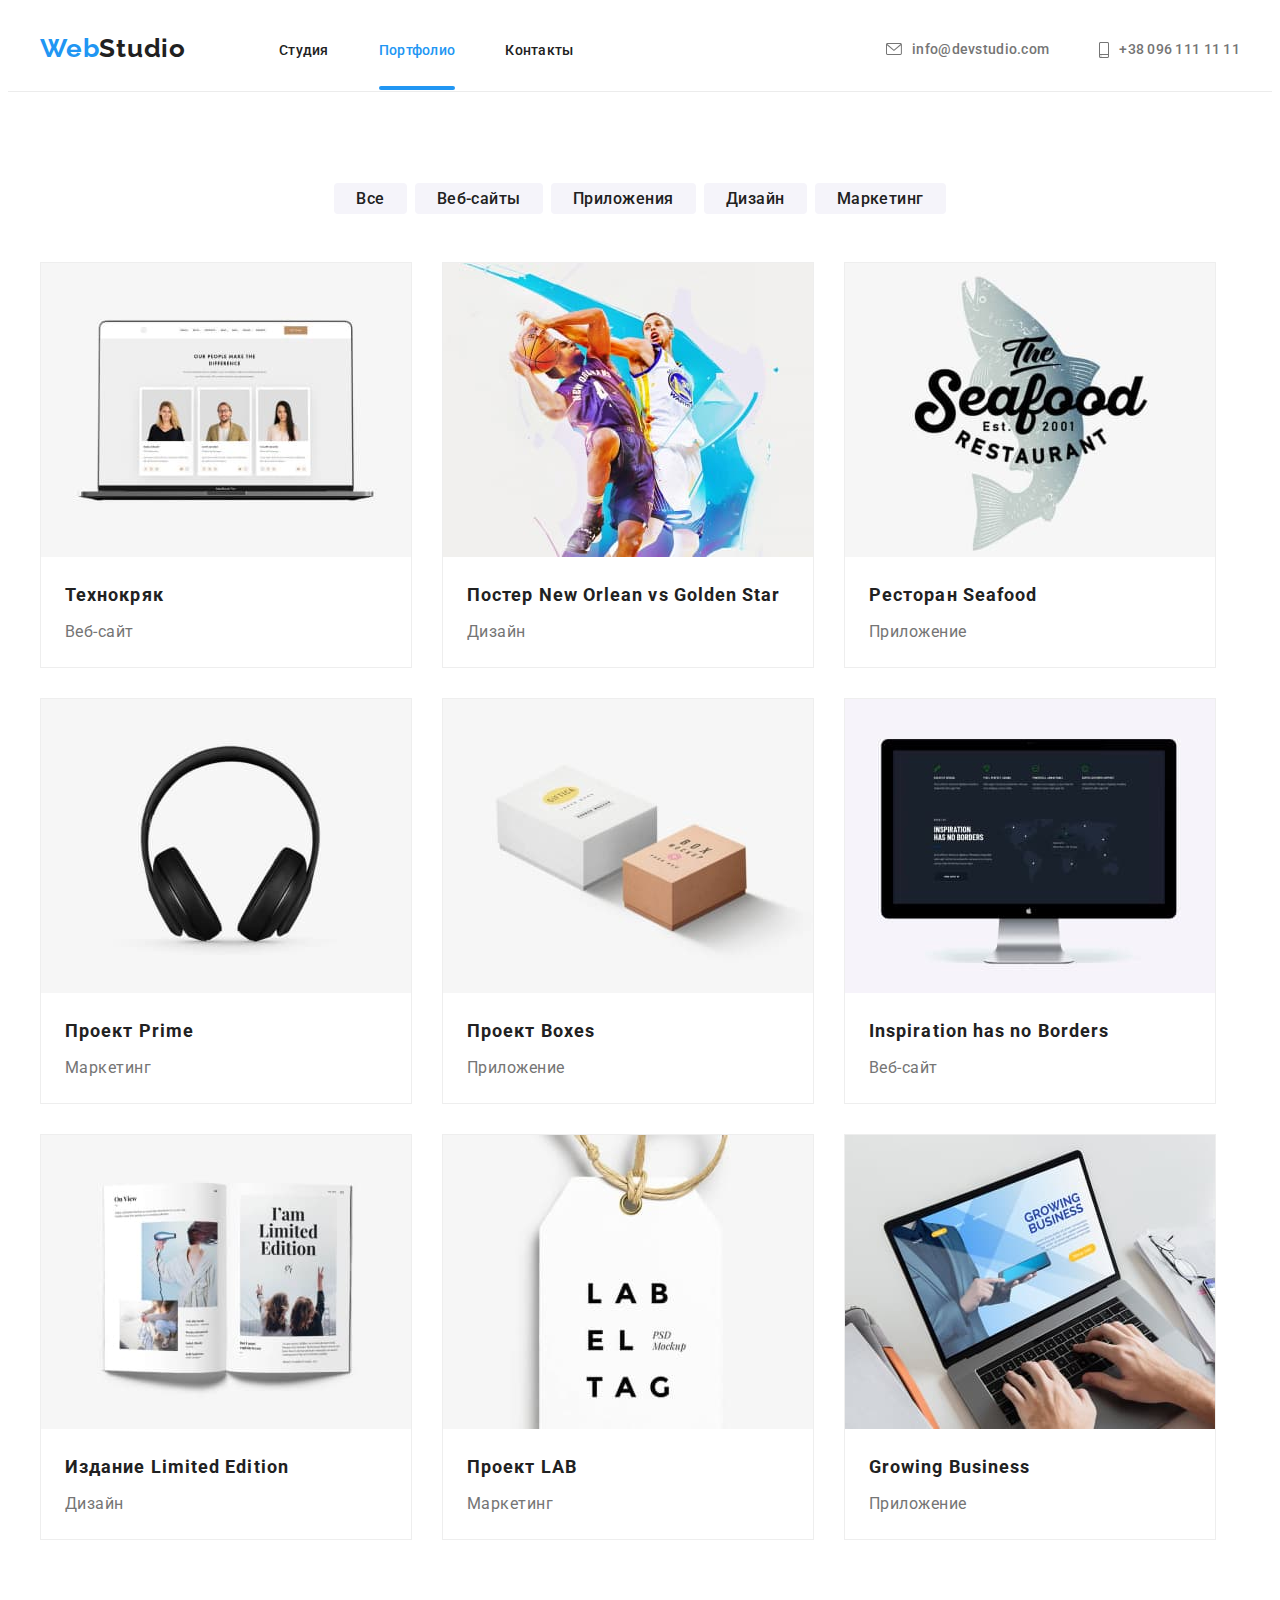
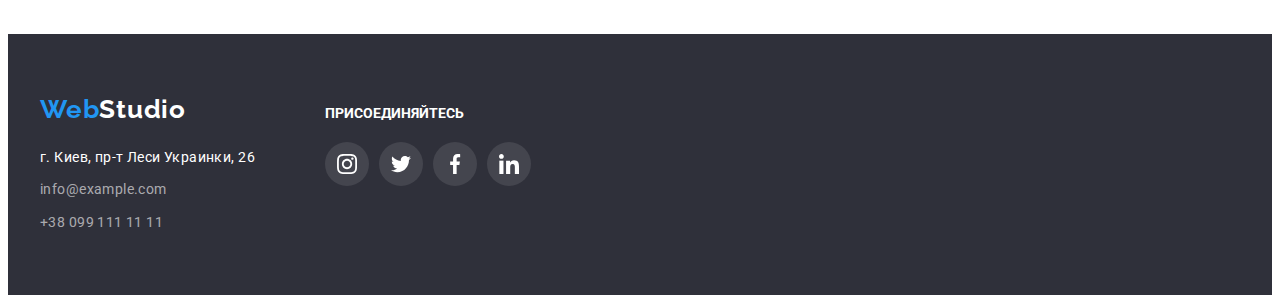
==== portfolio.html @ b325b862 "Add files via upload" ====
<!DOCTYPE html>
<html lang="ru">
<head>
    <meta charset="UTF-8">
    <meta http-equiv="X-UA-Compatible" content="IE=edge">
    <meta name="viewport" content="width=device-width, initial-scale=1.0">
    <title>Document</title>
    <link rel="preconnect" href="https://fonts.googleapis.com">
    <link rel="preconnect" href="https://fonts.gstatic.com" crossorigin>
    <link
        href="https://fonts.googleapis.com/css2?family=Montserrat:wght@400;700&family=Raleway:wght@700&family=Roboto:wght@400;500;700;900&display=swap"
        rel="stylesheet">
    <link rel="stylesheet" href="https://cdnjs.cloudflare.com/ajax/libs/modern-normalize/1.1.0/modern-normalize.min.css"
        integrity="sha512-wpPYUAdjBVSE4KJnH1VR1HeZfpl1ub8YT/NKx4PuQ5NmX2tKuGu6U/JRp5y+Y8XG2tV+wKQpNHVUX03MfMFn9Q=="
        crossorigin="anonymous" referrerpolicy="no-referrer" />
    <link rel="stylesheet" href="./css/styles.css">
</head>
<body>
<!-- Шапка -->
<header class="header">
    <div class="container">
        <nav class="navigation">
            <a href="WebStudio" class="logo"><span class="weblogo">Web</span>Studio</a>
            <ul class="nav-list">
                <li class="nav-item">
                    <a class="nav-item-link" href="./index.html">Студия</a>
                </li>
                <li class="nav-item">
                    <a class="nav-item-link current" href="./portfolio.html">Портфолио</a>
                </li>
                <li class="nav-item">
                    <a class="nav-item-link" href="">Контакты</a>
                </li>
            </ul>
            <ul class="info">
                <li class="header-info">
                    <a href="mailto:info@devstudio.com" class="header-info-link">info@devstudio.com
                        <svg class="icon-envelope" width="16" height="12">
                            <use href="./images/icons.svg#envelope"></use>
                        </svg>
                    </a>
                </li>
                <li class="header-info">
                    <a href="tel:+380961111111" class="header-info-link">+38 096 111 11 11
                        <svg class="icon-smartphone" width="10" height="16">
                            <use href="./images/icons.svg#smartphone"></use>
                        </svg>
                    </a>
                </li>
            </ul>
        </nav>
    </div>
</header>
<!-- Основной контент -->
<main>
    <section class="filter-works">
        <div class="container">   
            <ul class="filter">
                <li class="filter-item">
                    <a href="" class="btn">Все</a>
                </li>
                <li class="filter-item">
                    <a href="" class="btn">Веб-сайты</a>
                </li>
                <li class="filter-item">
                    <a href="" class="btn">Приложения</a>
                </li>
                <li class="filter-item">
                    <a href="" class="btn">Дизайн</a>
                </li>
                <li class="filter-item">
                    <a href="" class="btn">Маркетинг</a>
                </li>
            </ul>
        </div>    
        <h1 hidden>Портфолио</h1>
        <div class="container">   
            <ul class="works">
                <li class="list">
                    <div class="works-overlay">
                        <img src="./images/1website.jpg" alt="Технокряк" width="370" height="294">
                        <div>
                            <p class="overlay">
                                Ресурс предлагает комплексные предложения с разным уровнем функционала и сервисов. Все это позволит посетителю
                                получить
                                исчерпывающие сведения о компании или частном лице.
                            </p>
                        </div>
                    </div>
                    <div class="works-card">    
                        <h2 class="title">Технокряк</h2>
                        <p class="item">Веб-сайт</p>
                    </div>
                </li>
                <li class="list">
                    <div class="works-overlay">
                        <img src="./images/2poster.jpg" alt="Постер" width="370" height="294">
                        <div>
                            <p class="overlay">
                                Ресурс предлагает комплексные предложения с разным уровнем функционала и сервисов. Все это позволит посетителю
                                получить
                                исчерпывающие сведения о компании или частном лице.
                            </p>
                        </div>
                    </div>
                    <div class="works-card">
                        <h2 class="title">Постер New Orlean vs Golden Star</h2>
                        <p class="item">Дизайн</p>
                    </div>
                </li>
                <li class="list">
                    <div class="works-overlay">
                        <img src="./images/3restaurant.jpg" alt="Ресторан" width="370" height="294">
                        <div>
                            <p class="overlay">
                                Ресурс предлагает комплексные предложения с разным уровнем функционала и сервисов. Все это позволит посетителю
                                получить
                                исчерпывающие сведения о компании или частном лице.
                            </p>
                        </div>
                    </div>
                    <div class="works-card">
                        <h2 class="title">Ресторан Seafood</h2>
                        <p class="item">Приложение</p>
                    </div>
                </li>
                <li class="list">
                    <div class="works-overlay">
                        <img src="./images/4prime.jpg" alt="Прайм" width="370" height="294">
                        <div>
                            <p class="overlay">
                                Ресурс предлагает комплексные предложения с разным уровнем функционала и сервисов. Все это позволит посетителю
                                получить
                                исчерпывающие сведения о компании или частном лице.
                            </p>
                        </div>
                    </div>
                    <div class="works-card">
                        <h2 class="title">Проект Prime</h2>
                        <p class="item">Маркетинг</p>
                    </div>
                </li>
                <li class="list">
                    <div class="works-overlay">
                        <img src="./images/5boxes.jpg" alt="Коробки" width="370" height="294">
                        <div>
                            <p class="overlay">
                                Ресурс предлагает комплексные предложения с разным уровнем функционала и сервисов. Все это позволит посетителю
                                получить
                                исчерпывающие сведения о компании или частном лице.
                            </p>
                        </div>
                    </div>
                    <div class="works-card">
                        <h2 class="title">Проект Boxes</h2>
                        <p class="item">Приложение</p>
                    </div>
                </li>
                <li class="list">
                    <div class="works-overlay">
                        <img src="./images/6inspiration.jpg" alt="Inspiration" width="370" height="294">
                        <div>
                            <p class="overlay">
                                Ресурс предлагает комплексные предложения с разным уровнем функционала и сервисов. Все это позволит посетителю
                                получить
                                исчерпывающие сведения о компании или частном лице.
                            </p>
                        </div>
                    </div>
                    <div class="works-card">
                        <h2 class="title">Inspiration has no Borders</h2>
                        <p class="item">Веб-сайт</p>
                    </div>
                </li>
                <li class="list">
                    <div class="works-overlay">
                        <img src="./images/7limited.jpg" alt="Издание" width="370" height="294">
                        <div>
                            <p class="overlay">
                                Ресурс предлагает комплексные предложения с разным уровнем функционала и сервисов. Все это позволит посетителю
                                получить
                                исчерпывающие сведения о компании или частном лице.
                            </p>
                        </div>
                    </div>
                    <div class="works-card">
                        <h2 class="title">Издание Limited Edition</h2>
                        <p class="item">Дизайн</p>
                    </div>
                </li>
                <li class="list">
                    <div class="works-overlay">
                        <img src="./images/8lab.jpg" alt="Лаб" width="370" height="294">
                        <div>
                            <p class="overlay">
                                Ресурс предлагает комплексные предложения с разным уровнем функционала и сервисов. Все это позволит посетителю
                                получить
                                исчерпывающие сведения о компании или частном лице.
                            </p>
                        </div>
                    </div>
                    <div class="works-card">
                        <h2 class="title">Проект LAB</h2>
                        <p class="item">Маркетинг</p>
                    </div>
                </li>
                <li class="list">
                    <div class="works-overlay">
                        <img src="./images/9business.jpg" alt="Бизнес" width="370" height="294">
                        <div>
                            <p class="overlay">
                                Ресурс предлагает комплексные предложения с разным уровнем функционала и сервисов. Все это позволит посетителю
                                получить
                                исчерпывающие сведения о компании или частном лице.
                            </p>
                        </div>
                    </div>
                    <div class="works-card">
                        <h2 class="title">Growing Business</h2>
                        <p class="item">Приложение</p>
                    </div>
                </li>
            </ul>
        </div>
    </section>
</main>
<!-- Подвал -->
<footer class="footer">
    <div class="container">
        <div class="footer-address">
            <a href="WebStudio" class="footer-logo"><span class="weblogo">Web</span>Studio</a>
            <address class="contacts">
                <ul class="list">
                    <li>
                        <a href="https://goo.gl/maps/T53Qd2FFMCS9AuRg6" target="_blank" rel="noopener noreferrer">
                            <span class="address">г. Киев, пр-т Леси Украинки, 26</span>
                        </a>
                    </li>
                    <li class="footer-info">
                        <a href="mailto:info@example.com">info@example.com</a>
                    </li>
                    <li class="footer-info">
                        <a href="tel:+380991111111">+38 099 111 11 11</a>
                    </li>
                </ul>
            </address>
        </div>
        <div class="footer-join">
            <h3 class="footer-title">Присоединяйтесь</h3>
            <ul class="soclist footer-list">
                <li class="soclist-item">
                    <a class="soclist-link" href="">
                        <svg class="soclist-icon" width="20" height="20">
                            <use href="./images/icons.svg#instagram"></use>
                        </svg>
                    </a>
                </li>
                <li class="soclist-item">
                    <a class="soclist-link" href="">
                        <svg class="soclist-icon" width="20" height="20">
                            <use href="./images/icons.svg#twitter"></use>
                        </svg>
                    </a>
                </li>
                <li class="soclist-item">
                    <a class="soclist-link" href="">
                        <svg class="soclist-icon" width="20" height="20">
                            <use href="./images/icons.svg#facebook"></use>
                        </svg>
                    </a>
                </li>
                <li class="soclist-item">
                    <a class="soclist-link" href="">
                        <svg class="soclist-icon" width="20" height="20">
                            <use href="./images/icons.svg#linkedin"></use>
                        </svg>
                    </a>
                </li>
            </ul>
        </div>
    </div>
</footer>
</body>
</html>
---- css/styles.css ----
/* Цветовая палитра*/
/* Первичный фон #FFFFFF; */
/* Вторичный фон #2F303A; */
/* Особый фон #F5F4FA; */
/* Фон героя #C4C4C4; */
/* Текст #212121; */
/* Акцент #2196F3; */
/* Мелкий текст #757575; */
/* Футер текст rgba(255, 255, 255, 0.6); */
/* Иконки #AFB1B8 */

:root {
  --prime-bcg: #ffffff;
  --second-bcg: #2f303a;
  --special-bcg: #f5f4fa;
  --hero-bcg: #c4c4c4;
  --text: #212121;
  --small-text: #757575;
  --accent: #2196f3;
  --footer-text: rgba(255, 255, 255, 0.6);
  --icons: #afb1b8;
}

body {
  font-family: Roboto, sans-serif;
  font-style: normal;
  color: var(--text);
  background-color: var(--prime-bcg);
}

h1,
h2,
h3,
p,
ul {
  padding: 0;
  margin: 0;
}

img {
  display: block;
  max-width: 100%;
  height: auto;
}

/* Шапка сайта */

.header {
  background-color: var(--prime-bcg);
  border-bottom: 1px solid #ececec;
}

.container {
  width: 1200px;
  padding-left: 15px;
  padding-right: 15px;
  margin: 0 auto;
}

.logo {
  font-family: Raleway;
  font-weight: 700;
  font-size: 26px;
  line-height: 1.2;
  letter-spacing: 0.03em;
  color: inherit;
  text-decoration: none;
  display: inline-block;
  padding-top: 24px;
  padding-bottom: 25px;
}

.weblogo {
  color: var(--accent);
}

.nav-list,
.info,
.work .list,
.team .list,
.works,
.soclist,
.client-list {
  list-style: none;
}

.navigation {
  display: flex;
  align-items: center;
}

.nav-list,
.info {
  display: flex;
  padding-top: 32px;
  padding-bottom: 32px;
}

.nav-list {
  margin-left: 93px;
}

.info {
  margin-left: auto;
}

.navigation .nav-item + .nav-item,
.info .header-info + .header-info {
  margin-left: 50px;
}

.header-info a,
.nav-item a {
  font-weight: 500;
  font-size: 14px;
  line-height: 1.14;
  letter-spacing: 0.02em;
  text-decoration: none;
  color: var(--small-text);
}

.nav-item-link.current::after {
  content: '';
  background-color: var(--accent);
  width: 100%;
  height: 4px;
  border-radius: 2px;
  bottom: 0;
  left: 0;
  top: 44px;
  position: absolute;
}

.nav-item-link {
  position: relative;
}

.icon-envelope,
.icon-smartphone {
  fill: var(--small-text);
}

.header-info-link {
  display: flex;
  flex-direction: row-reverse;
  align-items: center;
}

.icon-envelope,
.icon-smartphone {
  margin-right: 10px;
}

.nav-item a {
  color: var(--text);
}

/* Герой index.html*/

.hero {
  color: var(--prime-bcg);
  background-color: var(--hero-bcg);
  background-image: linear-gradient(rgba(47, 48, 58, 0.4), rgba(47, 48, 58, 0.4)),
    url(../images/heroimg.jpg);
  background-repeat: no-repeat;
  background-size: cover;
  text-align: center;
  padding-top: 200px;
  padding-bottom: 200px;
}

.main-title {
  font-weight: 900;
  font-size: 44px;
  line-height: 1.36;
  letter-spacing: 0.06em;
  text-transform: uppercase;
  margin-bottom: 30px;
}

.hero .button {
  display: inline-block;
  min-width: 200px;
  padding: 10px 32px;
  font-weight: 700;
  font-size: 16px;
  line-height: 1.88;
  letter-spacing: 0.06em;
  color: var(--prime-bcg);
  background-color: var(--accent);
  cursor: pointer;
  border-radius: 4px;
}

.features-section {
  padding-top: 94px;
}

.features {
  list-style: none;
  letter-spacing: 0.03em;
  display: flex;
}

.features .list::before {
  content: '';
  display: block;
  height: 120px;
  background-color: var(--special-bcg);
  margin-bottom: 30px;
}

.features .antenna::before {
  background-image: url(../images/antenna.svg);
  background-repeat: no-repeat;
  background-position: center;
}

.features .clock::before {
  background-image: url(../images/clock.svg);
  background-repeat: no-repeat;
  background-position: center;
}

.features .diagram::before {
  background-image: url(../images/diagram.svg);
  background-repeat: no-repeat;
  background-position: center;
}

.features .astronaut::before {
  background-image: url(../images/astronaut.svg);
  background-repeat: no-repeat;
  background-position: center;
}

.features .title,
.footer-title,
.work .item .title {
  font-size: 14px;
  font-weight: 700;
  line-height: 1.14;
  text-transform: uppercase;
}

.work-item-title .title {
  color: var(--prime-bcg);
  background-color: rgba(47, 48, 58, 0.8);
  text-align: center;
  padding: 27px 82px 27px 83px;
}

.work-item-title {
  position: absolute;
  width: 370px;
  transform: translateY(-70px);
}

.work .item {
  position: relative;
}

.features .item {
  font-weight: normal;
  font-size: 14px;
  line-height: 1.71;
  color: var(--small-text);
  margin-top: 10px;
}

.features-section .list {
  width: 270px;
}

.features-section .list + .list {
  margin-left: 30px;
}

.work .title,
.team .title,
.clients .title {
  font-weight: 700;
  font-size: 36px;
  line-height: 1.17;
  letter-spacing: 0.03em;
  text-align: center;
  margin-bottom: 50px;
}

.work {
  padding-top: 94px;
  padding-bottom: 94px;
}

.work .list {
  display: flex;
}

.work .item + .item {
  margin-left: 30px;
}

.team {
  background-color: var(--special-bcg);
  padding-top: 94px;
  padding-bottom: 94px;
}

.team .list {
  display: flex;
}

.member {
  background-color: var(--prime-bcg);
  box-shadow: 0px 1px 3px rgba(0, 0, 0, 0.12), 0px 1px 1px rgba(0, 0, 0, 0.14),
    0px 2px 1px rgba(0, 0, 0, 0.2);
  border-radius: 0px 0px 4px 4px;
}

.member,
.name {
  text-align: center;
}

.name {
  font-weight: 500;
  font-size: 16px;
  line-height: 1.19;
  letter-spacing: 0.03em;
  margin-bottom: 10px;
}

.team .member + .member {
  margin-left: 30px;
}

.description {
  font-size: 16px;
  line-height: 1.19;
  letter-spacing: 0.03em;
  color: var(--small-text);
}

.member-card {
  padding-top: 30px;
  padding-bottom: 30px;
}

/* Герой portfolio.html */

.filter {
  display: flex;
  justify-content: center;
  margin-bottom: 50px;
}

.filter-item {
  list-style: none;
}

.btn {
  font-family: inherit;
  font-weight: 500;
  font-size: 16px;
  line-height: 1.63;
  text-decoration: none;
  text-align: center;
  letter-spacing: 0.03em;
  color: var(--text);
  background: var(--special-bcg);
  border-radius: 4px;
  padding: 6px 22px;
  transition: color 250ms cubic-bezier(0.4, 0, 0.2, 1),
  background-color 250ms cubic-bezier(0.4, 0, 0.2, 1),
  box-shadow 250ms cubic-bezier(0.4, 0, 0.2, 1);
}

.filter .filter-item + .filter-item {
  margin-left: 8px;
}

.btn:hover,
.btn:focus {
  color: var(--prime-bcg);
  background-color: var(--accent);
  cursor: pointer;
  box-shadow: 0px 3px 1px rgba(0, 0, 0, 0.1), 0px 1px 2px rgba(0, 0, 0, 0.08),
  0px 2px 2px rgba(0, 0, 0, 0.12);
}

.works .title {
  font-weight: 700;
  font-size: 18px;
  line-height: 2;
  letter-spacing: 0.06em;
  margin-bottom: 4px;
}

.works {
  display: flex;
  flex-wrap: wrap;
  margin: -15px;
}

.works-card {
  padding: 20px 24px;
}

.works .list {
  background-color: var(--prime-bcg);
  border: 1px solid #eeeeee;
  margin: 15px;
  transition: box-shadow 250ms cubic-bezier(0.4, 0, 0.2, 1);
}

.works .list:hover {
  box-shadow: 0px 1px 1px rgba(0, 0, 0, 0.12), 0px 4px 4px rgba(0, 0, 0, 0.06),
    1px 4px 6px rgba(0, 0, 0, 0.16);
  cursor: pointer;
}

.works .list:nth-child(3n) {
  margin-right: 0;
}

.works .item {
  font-size: 16px;
  line-height: 1.88;
  letter-spacing: 0.03em;
  color: var(--small-text);
}

.works-overlay::before {
  display: inline-block;
  content: '';
  position: absolute;
  top: 0;
  left: 0;
  width: 100%;
  height: 100%;
  background-color: rgba(33, 150, 243, 0.9);
  transform: translateY(100%);
  transition: transform 250ms cubic-bezier(0.4, 0, 0.2, 1);
}

.works-overlay {
  position: relative;
  overflow: hidden;
}

.works .list:hover .works-overlay::before {
  transform: translateY(0);
}

.works .list:hover .overlay {
  transform: translateY(-100%);
}

.overlay {
  width: 370px;
  height: 294px;
  padding: 63px 24px;
  color: var(--prime-bcg);
  font-size: 18px;
  line-height: 1.56;
  letter-spacing: 0.03em;
  position: absolute;
  transform: translateY(0);
  transition: transform 250ms cubic-bezier(0.4, 0, 0.2, 1);
}

.filter-works {
  padding-top: 94px;
  padding-bottom: 94px;
}

.soclist {
  display: flex;
  padding-left: 32px;
  padding-right: 32px;
  margin-top: 16px;
  justify-content: space-between;
}

.soclist-link {
  display: flex;
  justify-content: center;
  align-items: center;
  width: 44px;
  height: 44px;
  border-radius: 50%;
}

.soclist-icon {
  fill: var(--icons);
  transition: background-color 250ms cubic-bezier(0.4, 0, 0.2, 1);
}

.soclist-link:hover,
.soclist-link:focus {
  background-color: var(--accent);
}

.soclist-link:hover .soclist-icon,
.soclist-link:focus .soclist-icon {
  fill: var(--prime-bcg);
  transition: fill 250ms cubic-bezier(0.4, 0, 0.2, 1);
}

.clients {
  padding-top: 94px;
  padding-bottom: 94px;
}

.client-list {
  display: flex;
  justify-content: center;
}

.client-link {
  display: flex;
  justify-content: center;
  align-items: center;
  width: 170px;
  height: 92px;
  border: 1px solid var(--icons);
  border-radius: 4px;
}

.client-list .client-item + .client-item {
  margin-left: 30px;
}

.client-logo {
  fill: var(--icons);
}

/* Подвал */

.footer {
  color: var(--prime-bcg);
  background-color: var(--second-bcg);
}

.footer-logo {
  font-family: Raleway;
  font-weight: 700;
  font-size: 26px;
  line-height: 1.2;
  letter-spacing: 0.03em;
  color: inherit;
  text-decoration: none;
  display: inline-block;
  margin-bottom: 20px;
}

.footer {
  padding-top: 60px;
  padding-bottom: 60px;
}

.footer-info {
  margin-top: 9px;
}

.contacts .list {
  list-style-type: none;
  font-style: normal;
  font-size: 14px;
  line-height: 1.71;
  letter-spacing: 0.03em;
}

.contacts .list a {
  text-decoration: none;
  color: var(--footer-text);
}

.address {
  color: var(--prime-bcg);
}

.nav-item a,
.nav-item a,
.header-info a,
.header-info a,
.footer-info a,
.footer-info a,
.nav-item .current {
transition: color 250ms cubic-bezier(0.4, 0, 0.2, 1);
}

.nav-item a:hover,
.nav-item a:focus,
.header-info a:hover,
.header-info a:focus,
.footer-info a:hover,
.footer-info a:focus,
.nav-item .current {
  color: var(--accent);
}

.header-info-link .icon-envelope,
.header-info-link .icon-envelope,
.header-info-link .icon-smartphone,
.header-info-link .icon-smartphone,
.client-link .client-logo,
.client-link .client-logo {
  transition: fill 250ms cubic-bezier(0.4, 0, 0.2, 1);
}

.header-info-link:hover .icon-envelope,
.header-info-link:focus .icon-envelope,
.header-info-link:hover .icon-smartphone,
.header-info-link:focus .icon-smartphone,
.client-link:hover .client-logo,
.client-link:focus .client-logo {
  fill: var(--accent);
}

.client-link,
.client-link {
transition: fill 250ms cubic-bezier(0.4, 0, 0.2, 1), border 250ms cubic-bezier(0.4, 0, 0.2, 1);
}

.client-link:hover,
.client-link:focus {
  fill: var(--accent);
  border: 1px solid var(--accent);
}

.footer-join {
  width: 206px;
  height: 80px;
}

.footer-list {
  margin-top: 20px;
}

.footer-list .soclist-link {
  display: flex;
  justify-content: center;
  align-items: center;
  width: 44px;
  height: 44px;
  border-radius: 50%;
  background-color: rgba(255, 255, 255, 0.1);
}

.footer-list .soclist-icon {
  fill: var(--prime-bcg);
}

.footer-list .soclist-link,
.footer-list .soclist-link {
  transition: background-color 250ms cubic-bezier(0.4, 0, 0.2, 1);
}

.footer-list .soclist-link:hover,
.footer-list .soclist-link:focus {
  background-color: var(--accent);
}

.footer-list .soclist-link .soclist-icon,
.footer-list .soclist-link .soclist-icon {
  transition: fill 250ms cubic-bezier(0.4, 0, 0.2, 1);
}

.footer-list .soclist-link:hover .soclist-icon,
.footer-list .soclist-link:focus .soclist-icon {
  fill: var(--prime-bcg);
}

.footer-list .soclist-item + .soclist-item {
  margin-left: 10px;
}

.footer .container {
  display: flex;
}

.footer-list {
  padding: 0;
}

.footer-join {
  margin-left: 70px;
  padding-top: 12px;
}

.backdrop {
  position: fixed;
  top: 0;
  left: 0;
  width: 100vw;
  height: 100vh;
  background-color: rgba(0, 0, 0, 0.2);
  transition: opacity 250ms cubic-bezier(0.4, 0, 0.2, 1), visibility 250ms cubic-bezier(0.4, 0, 0.2, 1);
}

.backdrop.is-hidden {
  opacity: 0;
  visibility: hidden;
  pointer-events: none;
}

.modal {
  width: 528px;
  height: 581px;
  background-color: var(--prime-bcg);
  position: absolute;
  top: 50%;
  left: 50%;
  transform: translate(-50%, -50%);
}

.modal-close-btn {
  position: absolute;
  top: 8px;
  right: 8px;
  display: flex;
  justify-content: center;
  align-items: center;
  width: 30px;
  height: 30px;
  background-color: transparent;
  border-radius: 50%;
  border: 1px solid rgba(0, 0, 0, 0.1);
  padding: 6px;
  cursor: pointer;
}
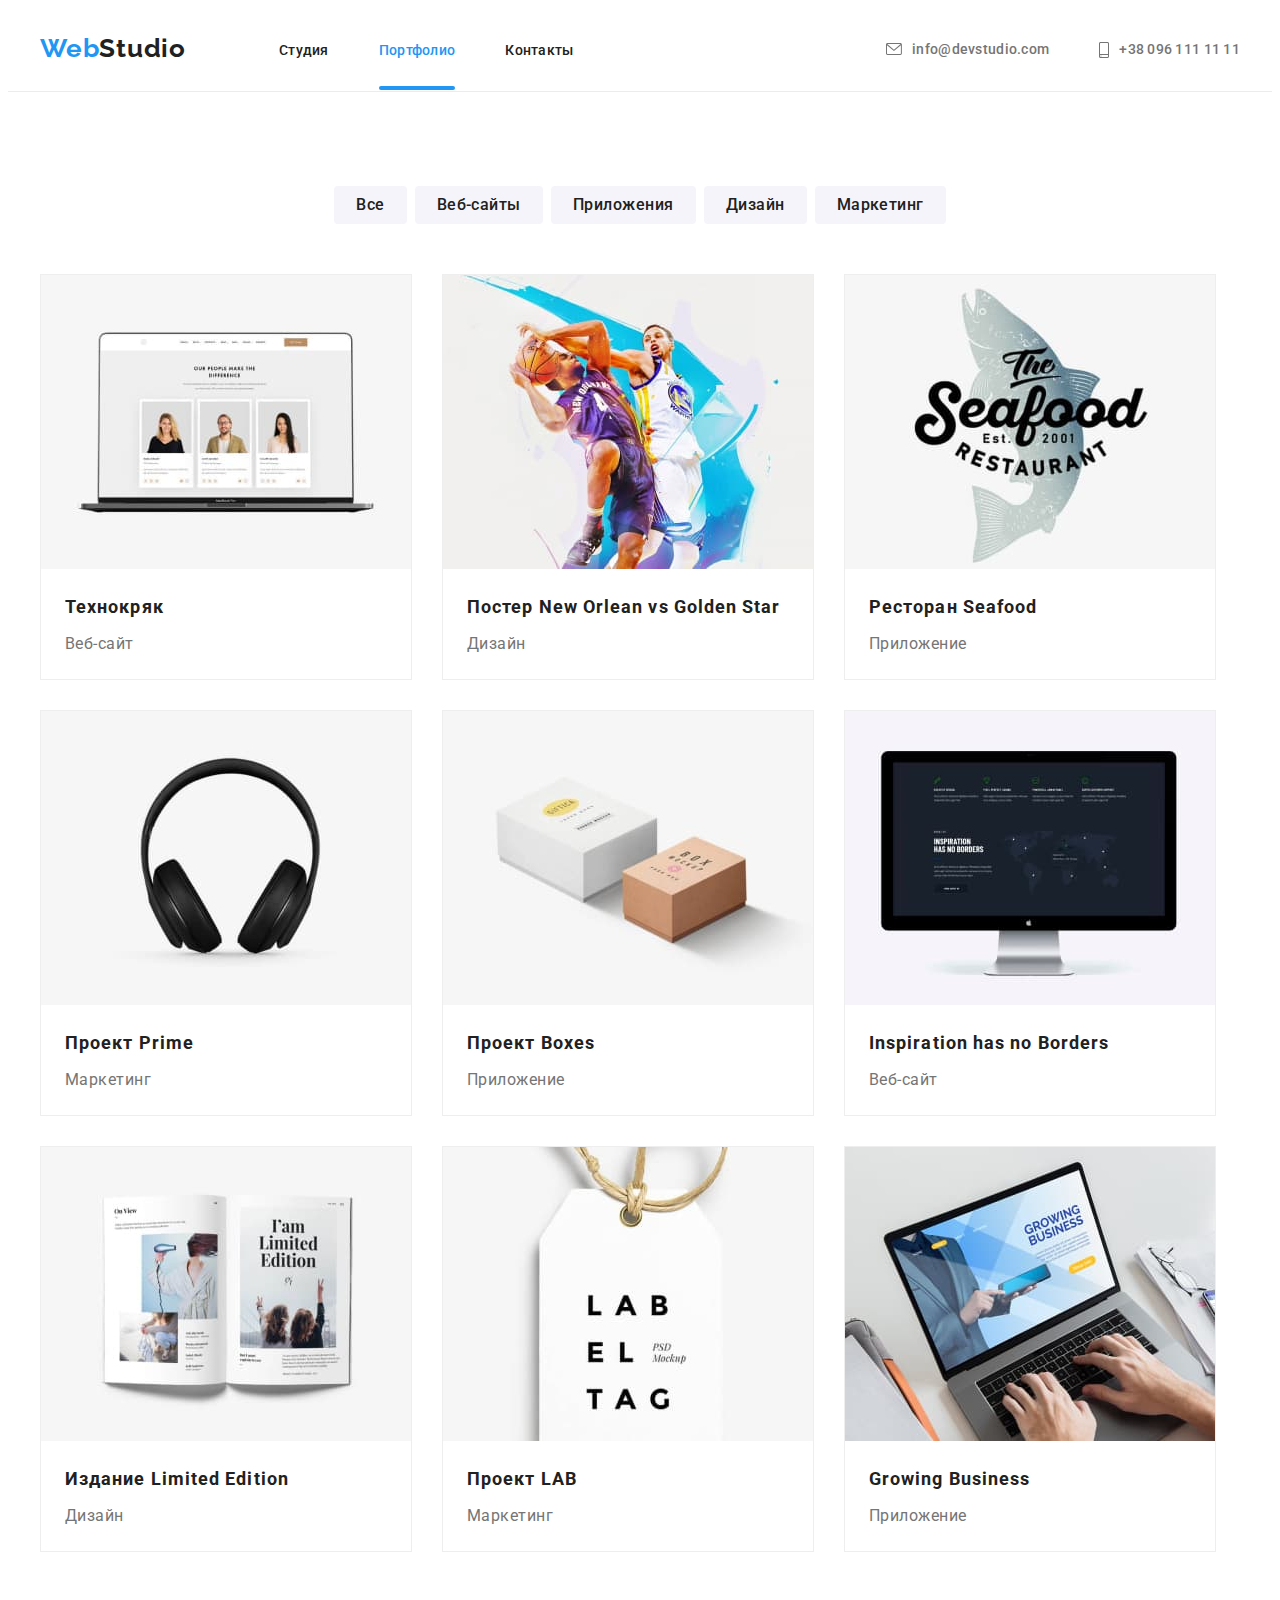
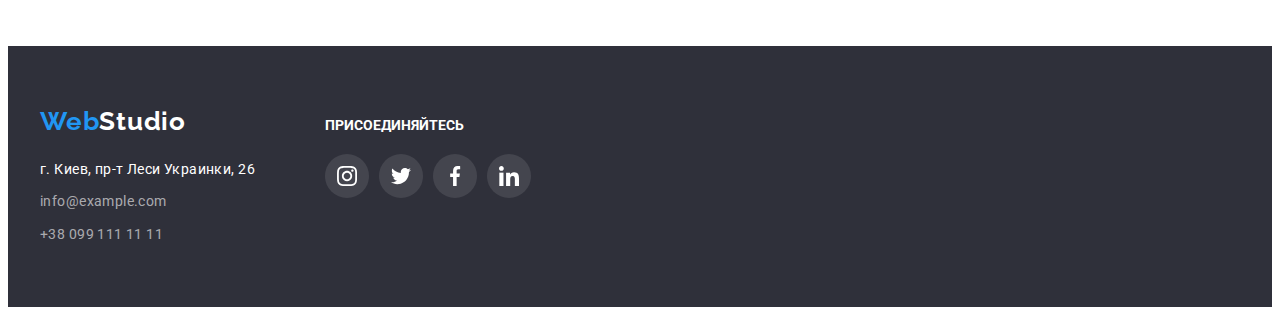
==== commit ea508002: "Fix" ====
--- a/portfolio.html
+++ b/portfolio.html
@@ -57,19 +57,19 @@
         <div class="container">   
             <ul class="filter">
                 <li class="filter-item">
-                    <a href="" class="btn">Все</a>
-                </li>
-                <li class="filter-item">
-                    <a href="" class="btn">Веб-сайты</a>
-                </li>
-                <li class="filter-item">
-                    <a href="" class="btn">Приложения</a>
-                </li>
-                <li class="filter-item">
-                    <a href="" class="btn">Дизайн</a>
-                </li>
-                <li class="filter-item">
-                    <a href="" class="btn">Маркетинг</a>
+                    <button class="btn" type="button">Все</button>
+                </li>
+                <li class="filter-item">
+                    <button class="btn" type="button">Веб-сайты</button>
+                </li>
+                <li class="filter-item">
+                    <button class="btn" type="button">Приложения</button>
+                </li>
+                <li class="filter-item">
+                    <button class="btn" type="button">Дизайн</button>
+                </li>
+                <li class="filter-item">
+                    <button class="btn" type="button">Маркетинг</button>
                 </li>
             </ul>
         </div>    
--- a/css/styles.css
+++ b/css/styles.css
@@ -368,6 +368,7 @@
   letter-spacing: 0.03em;
   color: var(--text);
   background: var(--special-bcg);
+  border: none;
   border-radius: 4px;
   padding: 6px 22px;
   transition: color 250ms cubic-bezier(0.4, 0, 0.2, 1),
@@ -493,12 +494,12 @@
 
 .soclist-icon {
   fill: var(--icons);
-  transition: background-color 250ms cubic-bezier(0.4, 0, 0.2, 1);
 }
 
 .soclist-link:hover,
 .soclist-link:focus {
   background-color: var(--accent);
+  transition: background-color 250ms cubic-bezier(0.4, 0, 0.2, 1);
 }
 
 .soclist-link:hover .soclist-icon,
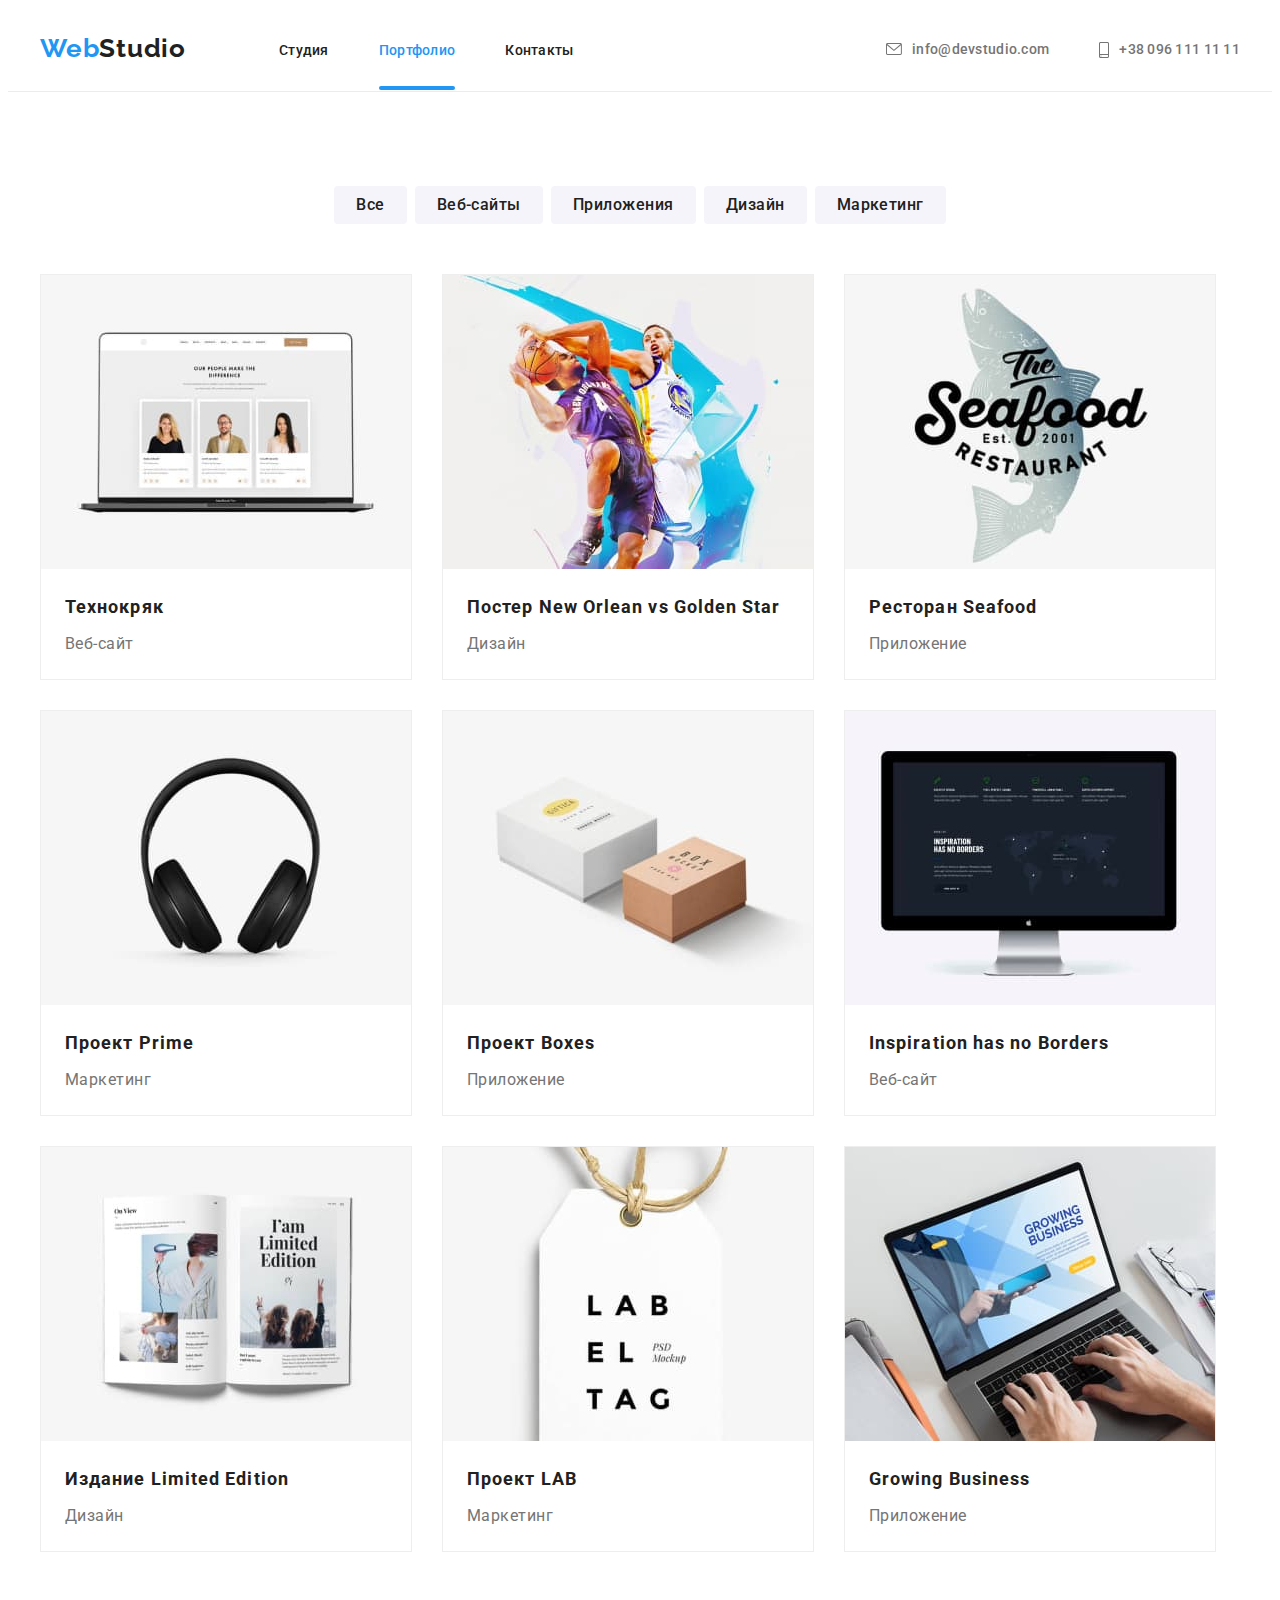
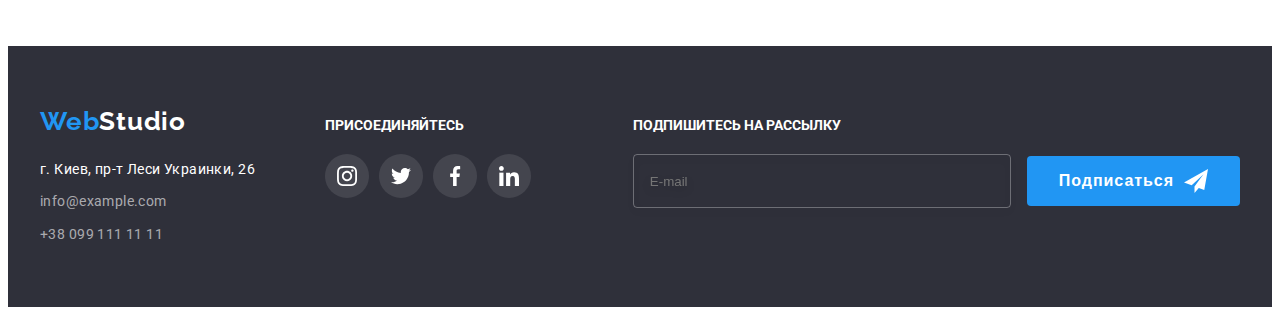
==== commit 68c5e754: "..." ====
--- a/portfolio.html
+++ b/portfolio.html
@@ -278,6 +278,18 @@
                 </li>
             </ul>
         </div>
+        <div class="footer-subscribe">
+            <form class="form-subscribe">
+                <h3 class="footer-title">Подпишитесь на рассылку</h3>
+                <input type="email" name="mail" id="mail" placeholder="E-mail" />
+                <label for="mail"></label>
+                <button type="submit" class="btn-subscribe">Подписаться
+                    <svg class="icon-send" width="24" height="24">
+                        <use href="./images/icons.svg#icon-send"></use>
+                    </svg>
+                </button>
+            </form>
+        </div>
     </div>
 </footer>
 </body>
--- a/css/styles.css
+++ b/css/styles.css
@@ -189,6 +189,7 @@
   color: var(--prime-bcg);
   background-color: var(--accent);
   cursor: pointer;
+  border: none;
   border-radius: 4px;
 }
 
@@ -690,6 +691,46 @@
   padding-top: 12px;
 }
 
+.footer-subscribe {
+  padding-top: 12px;
+  margin-left: auto;
+}
+
+.footer-subscribe input {
+  width: 358px;
+  height: 50px;
+  background-color: transparent;
+  color: var(--small-text);
+  border: 1px solid rgba(255, 255, 255, 0.3);
+  filter: drop-shadow(0px 4px 4px rgba(0, 0, 0, 0.15));
+  border-radius: 4px;
+  margin-top: 20px;
+  margin-right: 12px;
+  padding-left: 16px;
+}
+
+.btn-subscribe {
+  display: inline-flex;
+  align-items: center;
+  min-width: 200px;
+  height: 50px;
+  padding: 10px 32px;
+  font-weight: 700;
+  font-size: 16px;
+  line-height: 1.88;
+  letter-spacing: 0.06em;
+  color: var(--prime-bcg);
+  background-color: var(--accent);
+  cursor: pointer;
+  border: none;
+  border-radius: 4px;
+}
+
+.icon-send {
+  fill: var(--prime-bcg);
+  margin-left: 10px;
+}
+
 .backdrop {
   position: fixed;
   top: 0;
@@ -730,4 +771,77 @@
   border: 1px solid rgba(0, 0, 0, 0.1);
   padding: 6px;
   cursor: pointer;
+}
+
+.contact-form {
+  width: 528px;
+  height: 581px;
+  background: #FFFFFF;box-shadow: 0px 1px 3px rgba(0, 0, 0, 0.12), 0px 1px 1px rgba(0, 0, 0, 0.14), 0px 2px 1px rgba(0, 0, 0, 0.2);
+  border-radius: 4px;
+  padding-top: 40px;
+  padding-bottom: 40px;
+}
+
+.action {
+  font-weight: 700;
+  font-size: 20px;
+  line-height: 1.15;
+  text-align: center;
+  color: var(--text);
+  margin-bottom: 2px;
+}
+
+.form-field {
+  display: flex;
+  flex-direction: column;
+  margin-left: 40px;
+  margin-right: 40px;
+}
+
+.form-field label {
+  margin-top: 10px;
+  margin-bottom: 4px;
+}
+
+.form-field input {
+  height: 40px;
+  border: none;
+  border: 1px solid rgba(33, 33, 33, 0.2);
+  border-radius: 4px;
+}
+
+.form-label {
+  font-size: 12px;
+  line-height: 1.17;
+  color: var(--small-text);
+}
+
+.comment {
+  padding-top: 12px;
+  padding-left: 16px;
+  font-size: 12px;
+  line-height: 1.17;
+  letter-spacing: 0.01em;
+  color: rgba(117, 117, 117, 0.5);
+  border: none;
+  border: 1px solid rgba(33, 33, 33, 0.2);
+  border-radius: 4px;
+  resize: none;
+}
+
+.btn-submit {
+  display: inline-flex;
+  justify-content: center;
+  align-items: center;
+  min-width: 200px;
+  padding: 10px 32px;
+  font-weight: 700;
+  font-size: 16px;
+  line-height: 1.88;
+  letter-spacing: 0.06em;
+  color: var(--prime-bcg);
+  background-color: var(--accent);
+  cursor: pointer;
+  border: none;
+  border-radius: 4px;
 }